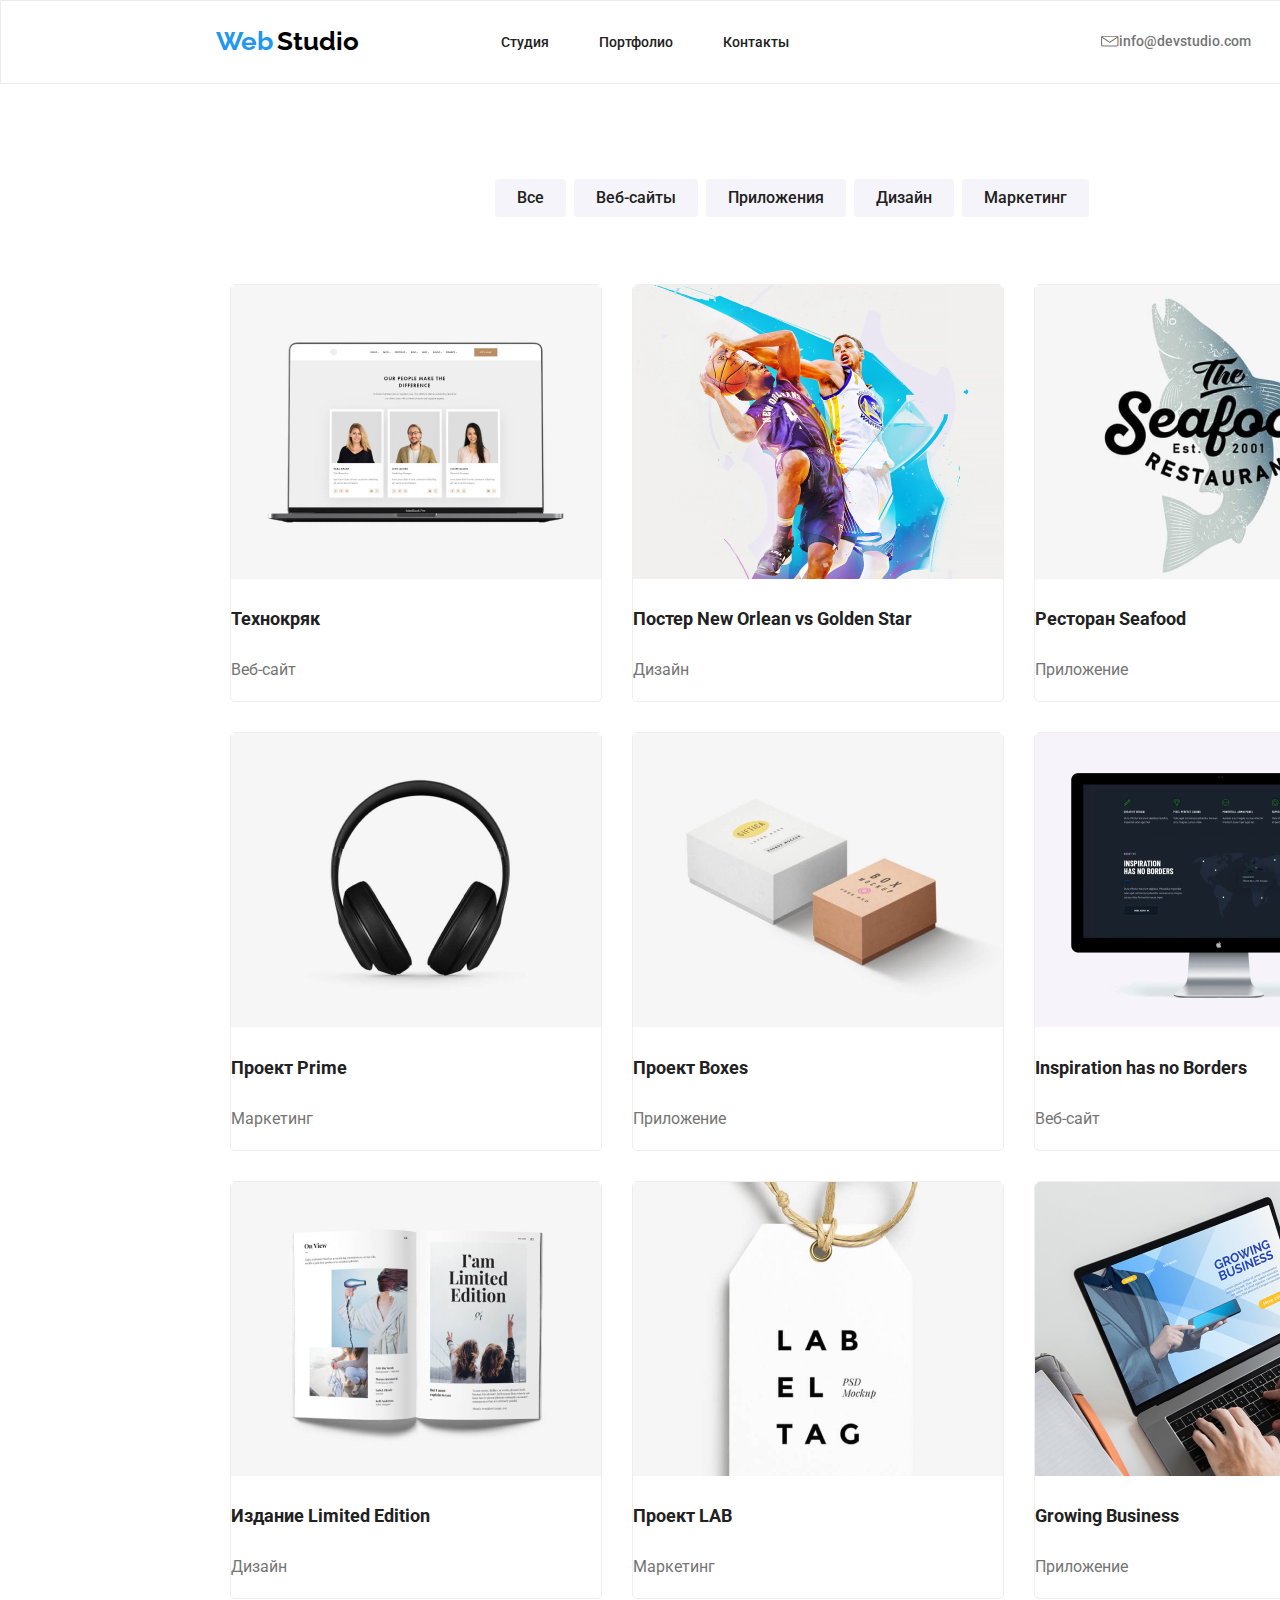
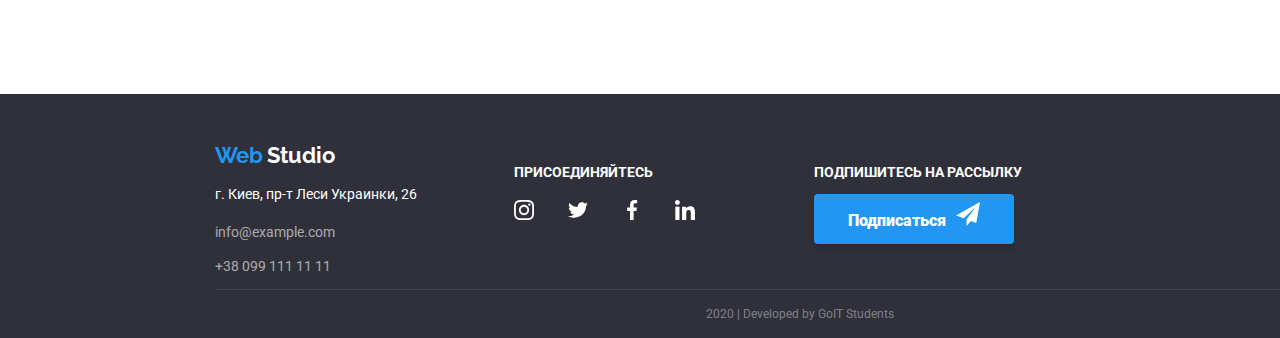
==== portfolio.html @ fc137736 "h/w 3" ====
<!DOCTYPE html>
<html lang="en">
  <head>
    <meta charset="UTF-8" />
    <meta name="viewport" content="width=device-width, initial-scale=1.0" />
    <title>Portfolio</title>
    <link
      rel="stylesheet"
      href="https://fonts.googleapis.com/css2?family=Raleway:wght@700&family=Roboto:wght@400;500;700;900&display=swap"
    />
    <link rel="stylesheet" href="css/normalize.css" />
    <link rel="stylesheet" href="css/portfolio.css" />
  </head>
  <body>
    <header>
      <div class="logo">
        <a class="logo-item" href="/"
          ><span class="color-web">Web</span>
          <span class="color-studio">Studio</span></a
        >
      </div>
      <section>
        <nav>
          <div class="nav-container">
            <div class="nav-container-item">
              <ul class="nav-list">
                <li class="nav-item"><a href="index.html">Студия</a></li>
                <li class="nav-item">
                  <a href="portfolio.html">Портфолио</a>
                </li>
                <li class="nav-item"><a href="#">Контакты</a></li>
              </ul>
            </div>
            <div class="adress-item-container">
              <ul class="adress-list">
                <li class="adress-item">
                  <img src="images/envelope.svg" alt="ticket" />
                  <a class="number-site" href="mailto:info@devstudio.com"
                    >info@devstudio.com</a
                  >
                </li>
                <li class="adress-item">
                  <img src="images/smartphone.svg" alt="telephone" />
                  <a class="number-site" href="tel:+380961111111"
                    >+38 096 111 11 11</a
                  >
                </li>
              </ul>
            </div>
          </div>
        </nav>
      </section>
    </header>
    <main>
      <div class="navigation-container">
        <section>
          <ul class="navigtion-list">
            <li class="navigation-item item-position"><a href="">Все</a></li>
            <li class="navigation-item item-position">
              <a href="">Веб-сайты</a>
            </li>
            <li class="navigation-item item-position">
              <a href="">Приложения</a>
            </li>
            <li class="navigation-item item-position"><a href="">Дизайн</a></li>
            <li class="navigation-item item-position">
              <a href="">Маркетинг</a>
            </li>
          </ul>
        </section>
      </div>
      <div class="main-item-container">
        <ul class="main-list">
          <li class="main-item">
            <img src="images/tehno.jpg" alt="" />
            <p class="top-signature">Технокряк</p>
            <p class="bot-signature">Веб-сайт</p>
          </li>
          <li class="main-item">
            <img src="images/basketball.jpg" alt="" />
            <p class="top-signature">Постер New Orlean vs Golden Star</p>
            <p class="bot-signature">Дизайн</p>
          </li>
          <li class="main-item">
            <img src="images/restaurant.jpg" alt="" />
            <p class="top-signature">Ресторан Seafood</p>
            <p class="bot-signature">Приложение</p>
          </li>
          <li class="main-item">
            <img src="images/market.jpg" alt="" />
            <p class="top-signature">Проект Prime</p>
            <p class="bot-signature">Маркетинг</p>
          </li>
          <li class="main-item">
            <img src="images/attachment.jpg" alt="" />
            <p class="top-signature">Проект Boxes</p>
            <p class="bot-signature">Приложение</p>
          </li>
          <li class="main-item">
            <img src="images/web.jpg" alt="" />
            <p class="top-signature">Inspiration has no Borders</p>
            <p class="bot-signature">Веб-сайт</p>
          </li>
          <li class="main-item">
            <img src="images/design.jpg" alt="" />
            <p class="top-signature">Издание Limited Edition</p>
            <p class="bot-signature">Дизайн</p>
          </li>
          <li class="main-item">
            <img src="images/lab.jpg" alt="" />
            <p class="top-signature">Проект LAB</p>
            <p class="bot-signature">Маркетинг</p>
          </li>
          <li class="main-item">
            <img src="images/image.jpg" alt="" />
            <p class="top-signature">Growing Business</p>
            <p class="bot-signature">Приложение</p>
          </li>
        </ul>
      </div>
      <div class="adress-container">
        <section class="adress">
          <div class="logo-adress-bot-container">
            <a class="logo-item" href="/"
              ><span class="color-web-bot">Web</span>
              <span class="color-studio-white">Studio</span></a
            >
            <address>
              <ul class="adress-list-bottom">
                <li class="adress-item-bottom">
                  <p>г. Киев, пр-т Леси Украинки, 26</p>
                </li>
                <li class="adress-item-bottom">
                  <a class="adress-site-number" href="#">info@example.com</a>
                </li>
                <li class="adress-item-bottom">
                  <a class="adress-site-number" href="tel:+"
                    >+38 099 111 11 11</a
                  >
                </li>
              </ul>
            </address>
          </div>
          <div class="social-network-container">
            <section class="social-network">
              <p>присоединяйтесь</p>
              <ul class="social-network-list-studio">
                <li class="social-item-bottom right-line">
                  <a href="">
                    <img src="images/instagram_2.svg" alt="instagram logo" />
                  </a>
                </li>
                <li class="social-item-bottom right-line">
                  <a href=""
                    ><img src="images/twitter_2.svg" alt="twiter logo"
                  /></a>
                </li>
                <li class="social-item-bottom right-line">
                  <a href="">
                    <img src="images/facebook_2.svg" alt="facebook logo" />
                  </a>
                </li>
                <li class="social-item-bottom right-line">
                  <a href=""><img src="images/linkedin_2.svg" alt="" /></a>
                </li>
              </ul>
            </section>
          </div>
          <div class="mailing-container">
            <section class="mailing">
              <p>Подпишитесь на рассылку</p>
              <div class="mailing-site">
                <a href=""
                  >Подписаться<img src="images/icon_send.svg" alt="icon send"
                /></a>
              </div>
            </section>
          </div>
        </section>
      </div>
    </main>
    <footer>
      <p>2020 | Developed by GoIT Students</p>
    </footer>
  </body>
</html>
---- css/portfolio.css ----
:root {
  --footer-color: #2f303a;
  --title-mailing: #2196f3;
}
body {
  width: 1600px;
}
header {
  display: flex;
  border: 1px solid #ececec;
}
ul {
  margin: 0;
  padding: 0;
}
li {
  list-style-type: none;
}
.logo {
  width: 200px;
  height: 30px;
  margin: 25px 0 0 215px;
}
.logo-item {
  text-decoration: none;
}
.nav-container {
  display: flex;
}
.nav-container-item {
  width: 295px;
  height: 50px;
  margin: 32px 0 0 85px;
}
.nav-list {
  display: flex;
}
.nav-item:not(:last-child) {
  margin-right: 50px;
}
.adress-item-container {
  margin: 32px 0 0 305px;
}
.adress-list {
  display: flex;
}
.adress-item {
  display: flex;
  justify-content: center;
}
.adress-item:not(:last-child) {
  margin-right: 30px;
}
.color-web {
  font-family: "Raleway";
  font-style: normal;
  font-weight: bold;
  font-size: 26px;
  line-height: 31px;
  color: var(--title-mailing);
}
.color-studio {
  font-family: "Raleway";
  font-style: normal;
  font-weight: bold;
  font-size: 26px;
  line-height: 31px;
  color: #000000;
}
nav a {
  font-family: "roboto";
  text-decoration: none;
  font-style: normal;
  font-weight: 500;
  font-size: 14px;
  line-height: 16px;
  color: #212121;
}
.number-site {
  color: #757575;
}
.navigation-container {
  width: 610px;
  height: 55px;
  margin: 95px 495px 0 495px;
}
.navigtion-list {
  display: flex;
}
.navigation-item {
  background-color: #f5f4fa;
  border-radius: 4px;
  padding: 6px 22px 6px 22px;
}
.item-position:not(:last-child) {
  margin-right: 8px;
}
.main-item-container {
  width: 1200px;
  margin: 50px 215px 0 215px;
  padding-left: 15px;
  padding-right: 15px;
}
.main-list {
  display: flex;
  flex-wrap: wrap;
}
.main-item {
  width: 370px;
  border: 1px solid #eeeeee;
  border-radius: 5px;
  margin: 0 30px 0 0;
}
.main-item:nth-child(3n) {
  margin-right: 0;
}
.main-item:nth-child(n + 4) {
  margin-top: 30px;
}
.navigation-container a {
  font-family: "roboto";
  text-decoration: none;
  font-style: normal;
  font-weight: 500;
  font-size: 16px;
  line-height: 26px;
  color: #212121;
}
.top-signature {
  font-family: "roboto";
  font-style: normal;
  font-weight: 700;
  font-size: 18px;
  line-height: 36px;
  color: #212121;
}
.bot-signature {
  font-family: "roboto";
  font-style: normal;
  font-weight: normal;
  font-size: 16px;
  line-height: 30px;
  color: #757575;
}
.adress-container {
  width: 1600px;
  background-color: var(--footer-color);
  margin-top: 95px;
}
footer {
  background-color: var(--footer-color);
  display: flex;
  justify-content: center;
  align-items: center;
}
footer p {
  font-family: "roboto";
  font-style: normal;
  font-weight: 400;
  font-size: 12px;
  line-height: 24px;
  color: rgba(255, 255, 255, 0.4);
}
.adress-container {
  width: 1600px;
  background-color: var(--footer-color);
}
.adress {
  background-color: var(--footer-color);
  width: 1170px;
  height: 195px;
  display: flex;
  margin: 0 215px 0 215px;
  border-bottom: 1px solid rgba(255, 255, 255, 0.1);
}
.logo-adress-bot-container {
  margin-top: 48px;
}
.adress-list-bottom {
  width: 230px;
  height: 80px;
  flex-direction: column;
  justify-content: center;
  margin-top: 10px;
}
.adress-item-bottom:not(:first-child) {
  margin-top: 10px;
}
.social-network-container {
  width: 205px;
  height: 80px;
  margin: 56px 0 0 69px;
}
.social-network-list-studio {
  display: flex;
  margin-top: 20px;
}
.social-item-bottom {
  width: 44px;
  height: 44px;
  justify-content: center;
}
.right-line:not(:last-child) {
  margin-right: 10px;
}

.color-web-bot {
  font-family: "Raleway";
  font-style: normal;
  font-weight: bold;
  font-size: 22px;
  line-height: 26px;
  color: var(--title-mailing);
}
.mailing-site {
  width: 200px;
  height: 50px;
  box-shadow: 0px 4px 4px rgba(0, 0, 0, 0.15);
  background-color: var(--title-mailing);
  border-radius: 4px;
  display: flex;
  justify-content: center;
  align-items: center;
}
.mailing-container {
  width: 570px;
  height: 87px;
  display: flex;
  margin: 56px 0 0 95px;
}
.mailing-site img {
  margin-left: 10px;
}

.color-studio-white {
  font-family: "Raleway";
  font-style: normal;
  font-weight: bold;
  font-size: 22px;
  line-height: 26px;
  color: #ffffff;
}
address p {
  font-family: "roboto";
  font-style: normal;
  font-weight: normal;
  font-size: 14px;
  line-height: 24px;
  color: #ffffff;
}
address a {
  font-family: "roboto";
  text-decoration: none;
  font-style: normal;
  font-weight: normal;
  font-size: 14px;
  line-height: 24px;
  color: rgba(255, 255, 255, 0.6);
}
.social-network p {
  font-family: "roboto";
  font-style: normal;
  font-weight: bold;
  font-size: 14px;
  line-height: 16px;
  text-transform: uppercase;
  color: #ffffff;
}
.mailing p {
  font-family: "roboto";
  font-style: normal;
  font-weight: 700;
  font-size: 14px;
  line-height: 16px;
  text-transform: uppercase;
  color: #ffffff;
}
.mailing a {
  font-family: "roboto";
  text-decoration: none;
  background-color: var(--title-mailing);
  color: #ffffff;
  font-style: 400;
  font-weight: 900;
  font-size: 16px;
  line-height: 30px;
}
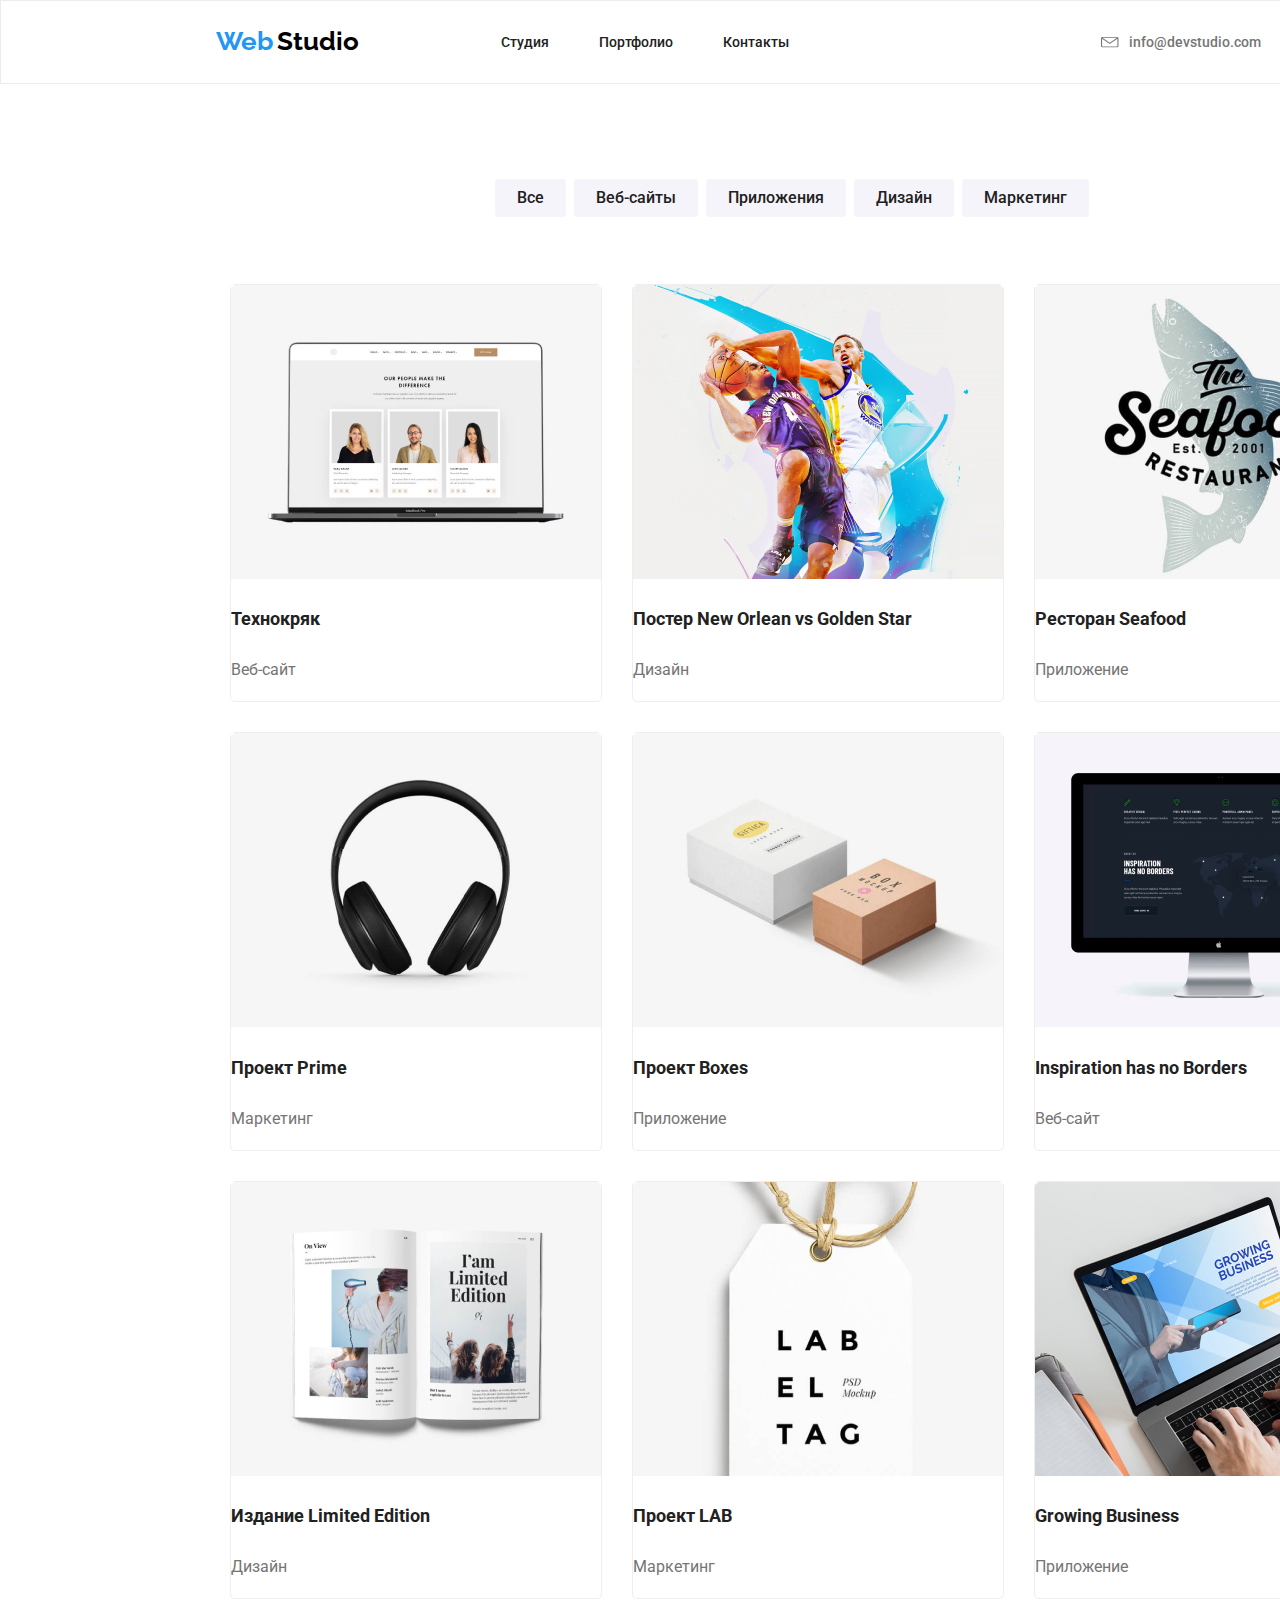
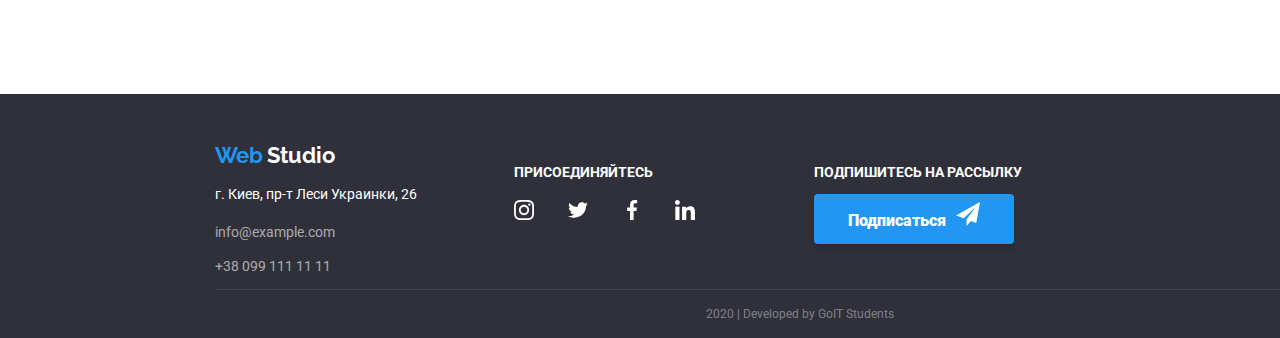
==== commit cae7a252: "h/w 3.3" ====
--- a/portfolio.html
+++ b/portfolio.html
@@ -35,15 +35,19 @@
               <ul class="adress-list">
                 <li class="adress-item">
                   <img src="images/envelope.svg" alt="ticket" />
-                  <a class="number-site" href="mailto:info@devstudio.com"
-                    >info@devstudio.com</a
-                  >
+                  <div class="number-site-container">
+                    <a class="number-site" href="mailto:info@devstudio.com"
+                      >info@devstudio.com</a
+                    >
+                  </div>
                 </li>
                 <li class="adress-item">
                   <img src="images/smartphone.svg" alt="telephone" />
-                  <a class="number-site" href="tel:+380961111111"
-                    >+38 096 111 11 11</a
-                  >
+                  <div class="number-site-container">
+                    <a class="number-site" href="tel:+380961111111"
+                      >+38 096 111 11 11</a
+                    >
+                  </div>
                 </li>
               </ul>
             </div>
--- a/css/portfolio.css
+++ b/css/portfolio.css
@@ -75,6 +75,9 @@
   font-size: 14px;
   line-height: 16px;
   color: #212121;
+}
+.number-site-container {
+  margin-left: 10px;
 }
 .number-site {
   color: #757575;
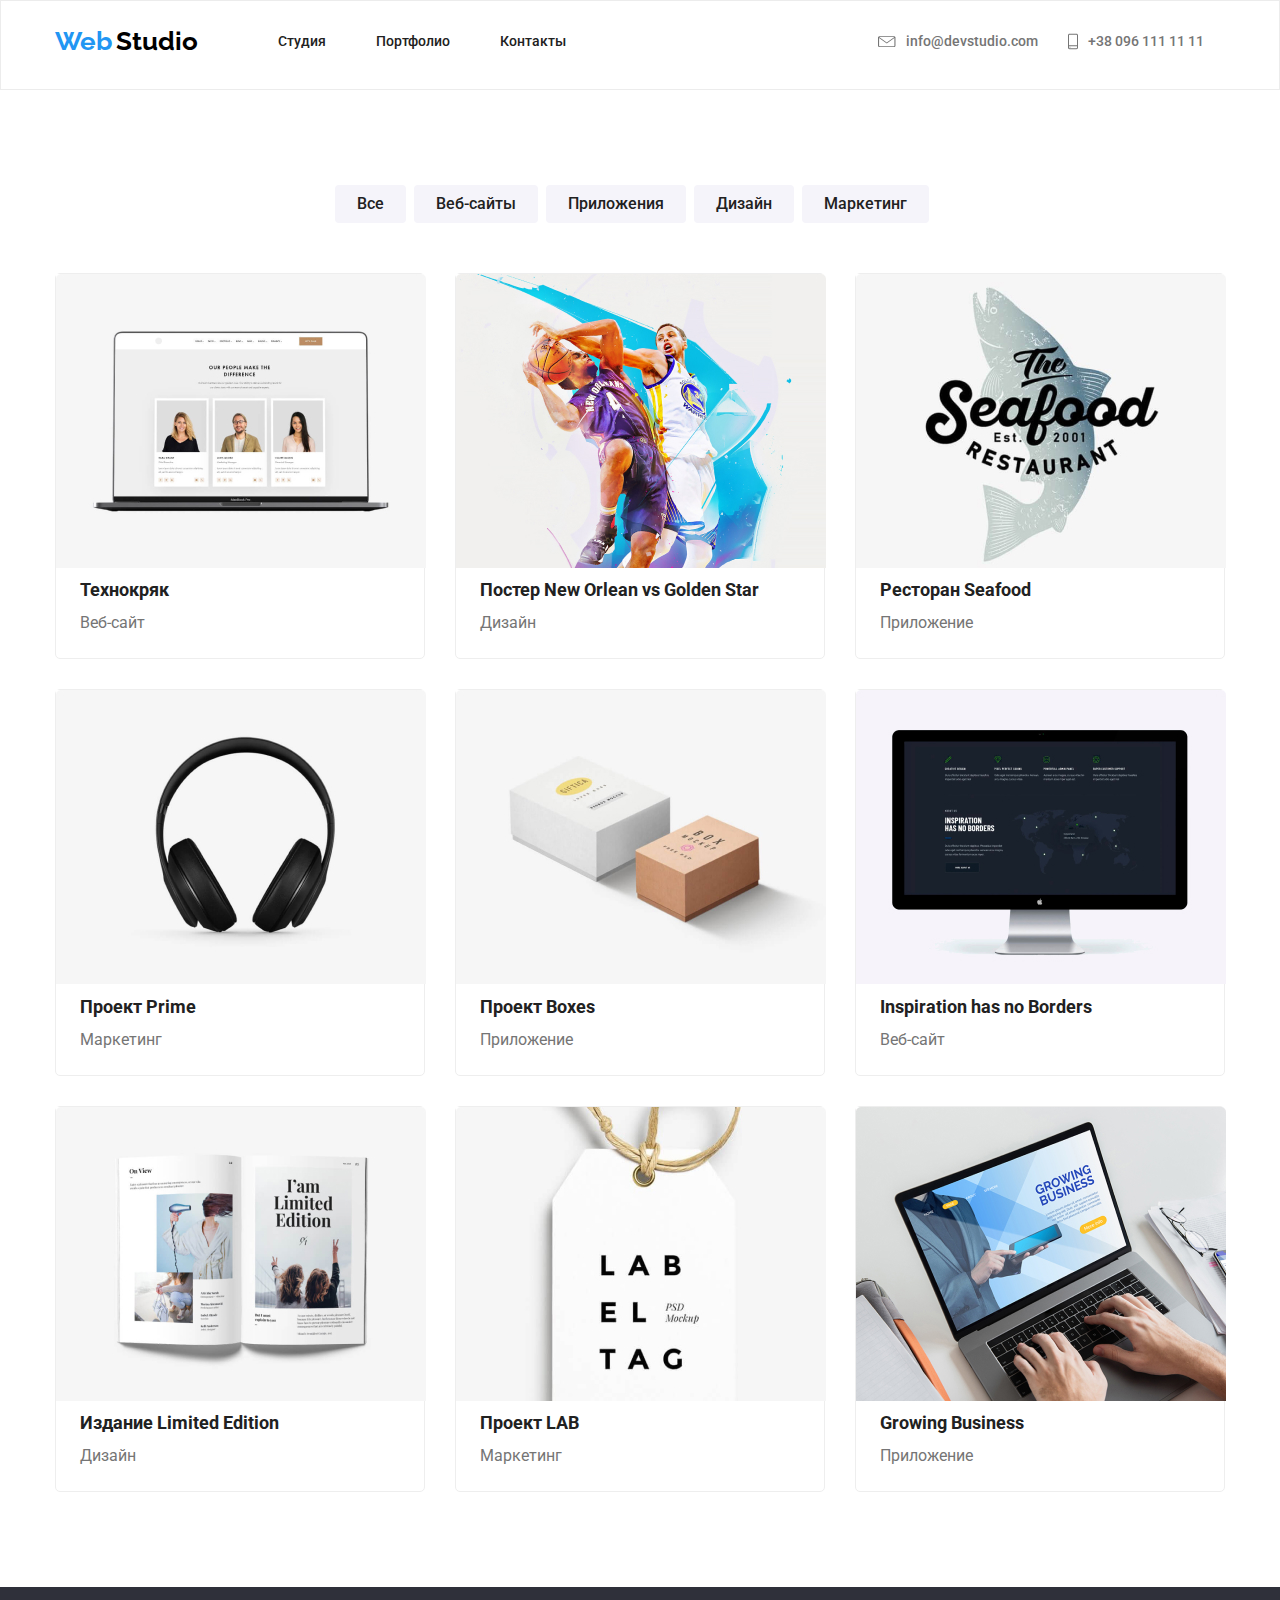
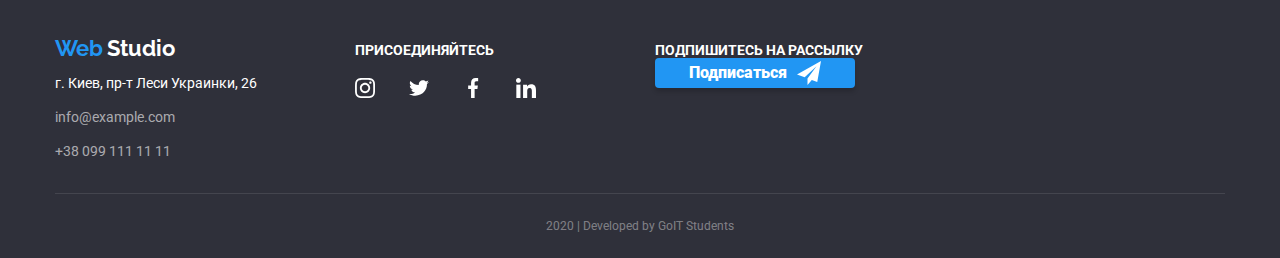
==== commit 33cf632d: "H/w 3/2/1" ====
--- a/portfolio.html
+++ b/portfolio.html
@@ -13,51 +13,55 @@
   </head>
   <body>
     <header>
-      <div class="logo">
-        <a class="logo-item" href="/"
-          ><span class="color-web">Web</span>
-          <span class="color-studio">Studio</span></a
-        >
+      <div class="header-container">
+        <section class="header-section">
+          <div class="section-nav-container">
+            <div class="logo-container">
+              <a class="logo-item" href="/"
+                ><span class="color-web">Web</span>
+                <span class="color-studio">Studio</span></a
+              >
+            </div>
+            <nav>
+              <div class="nav-container">
+                <div class="nav-container-item">
+                  <ul class="nav-list">
+                    <li class="nav-item"><a href="index.html">Студия</a></li>
+                    <li class="nav-item">
+                      <a href="portfolio.html">Портфолио</a>
+                    </li>
+                    <li class="nav-item"><a href="#">Контакты</a></li>
+                  </ul>
+                </div>
+                <div class="adress-item-container">
+                  <ul class="adress-list">
+                    <li class="adress-item">
+                      <img src="images/envelope.svg" alt="ticket" />
+                      <div class="number-site-container">
+                        <a class="number-site" href="mailto:info@devstudio.com"
+                          >info@devstudio.com</a
+                        >
+                      </div>
+                    </li>
+                    <li class="adress-item">
+                      <img src="images/smartphone.svg" alt="telephone" />
+                      <div class="number-site-container">
+                        <a class="number-site" href="tel:+380961111111"
+                          >+38 096 111 11 11</a
+                        >
+                      </div>
+                    </li>
+                  </ul>
+                </div>
+              </div>
+            </nav>
+          </div>
+        </section>
       </div>
-      <section>
-        <nav>
-          <div class="nav-container">
-            <div class="nav-container-item">
-              <ul class="nav-list">
-                <li class="nav-item"><a href="index.html">Студия</a></li>
-                <li class="nav-item">
-                  <a href="portfolio.html">Портфолио</a>
-                </li>
-                <li class="nav-item"><a href="#">Контакты</a></li>
-              </ul>
-            </div>
-            <div class="adress-item-container">
-              <ul class="adress-list">
-                <li class="adress-item">
-                  <img src="images/envelope.svg" alt="ticket" />
-                  <div class="number-site-container">
-                    <a class="number-site" href="mailto:info@devstudio.com"
-                      >info@devstudio.com</a
-                    >
-                  </div>
-                </li>
-                <li class="adress-item">
-                  <img src="images/smartphone.svg" alt="telephone" />
-                  <div class="number-site-container">
-                    <a class="number-site" href="tel:+380961111111"
-                      >+38 096 111 11 11</a
-                    >
-                  </div>
-                </li>
-              </ul>
-            </div>
-          </div>
-        </nav>
-      </section>
     </header>
     <main>
-      <div class="navigation-container">
-        <section>
+      <section class="navigation-section">
+        <div class="navigation-container">
           <ul class="navigtion-list">
             <li class="navigation-item item-position"><a href="">Все</a></li>
             <li class="navigation-item item-position">
@@ -71,54 +75,72 @@
               <a href="">Маркетинг</a>
             </li>
           </ul>
-        </section>
-      </div>
+        </div>
+      </section>
       <div class="main-item-container">
         <ul class="main-list">
           <li class="main-item">
             <img src="images/tehno.jpg" alt="" />
-            <p class="top-signature">Технокряк</p>
-            <p class="bot-signature">Веб-сайт</p>
+            <div class="signature">
+              <p class="top-signature">Технокряк</p>
+              <p class="bot-signature">Веб-сайт</p>
+            </div>
           </li>
           <li class="main-item">
             <img src="images/basketball.jpg" alt="" />
-            <p class="top-signature">Постер New Orlean vs Golden Star</p>
-            <p class="bot-signature">Дизайн</p>
+            <div class="signature">
+              <p class="top-signature">Постер New Orlean vs Golden Star</p>
+              <p class="bot-signature">Дизайн</p>
+            </div>
           </li>
           <li class="main-item">
             <img src="images/restaurant.jpg" alt="" />
-            <p class="top-signature">Ресторан Seafood</p>
-            <p class="bot-signature">Приложение</p>
+            <div class="signature">
+              <p class="top-signature">Ресторан Seafood</p>
+              <p class="bot-signature">Приложение</p>
+            </div>
           </li>
           <li class="main-item">
             <img src="images/market.jpg" alt="" />
-            <p class="top-signature">Проект Prime</p>
-            <p class="bot-signature">Маркетинг</p>
+            <div class="signature">
+              <p class="top-signature">Проект Prime</p>
+              <p class="bot-signature">Маркетинг</p>
+            </div>
           </li>
           <li class="main-item">
             <img src="images/attachment.jpg" alt="" />
-            <p class="top-signature">Проект Boxes</p>
-            <p class="bot-signature">Приложение</p>
+            <div class="signature">
+              <p class="top-signature">Проект Boxes</p>
+              <p class="bot-signature">Приложение</p>
+            </div>
           </li>
           <li class="main-item">
             <img src="images/web.jpg" alt="" />
-            <p class="top-signature">Inspiration has no Borders</p>
-            <p class="bot-signature">Веб-сайт</p>
+            <div class="signature">
+              <p class="top-signature">Inspiration has no Borders</p>
+              <p class="bot-signature">Веб-сайт</p>
+            </div>
           </li>
           <li class="main-item">
             <img src="images/design.jpg" alt="" />
-            <p class="top-signature">Издание Limited Edition</p>
-            <p class="bot-signature">Дизайн</p>
+            <div class="signature">
+              <p class="top-signature">Издание Limited Edition</p>
+              <p class="bot-signature">Дизайн</p>
+            </div>
           </li>
           <li class="main-item">
             <img src="images/lab.jpg" alt="" />
-            <p class="top-signature">Проект LAB</p>
-            <p class="bot-signature">Маркетинг</p>
+            <div class="signature">
+              <p class="top-signature">Проект LAB</p>
+              <p class="bot-signature">Маркетинг</p>
+            </div>
           </li>
           <li class="main-item">
             <img src="images/image.jpg" alt="" />
-            <p class="top-signature">Growing Business</p>
-            <p class="bot-signature">Приложение</p>
+            <div class="signature">
+              <p class="top-signature">Growing Business</p>
+              <p class="bot-signature">Приложение</p>
+            </div>
           </li>
         </ul>
       </div>
@@ -174,9 +196,7 @@
             <section class="mailing">
               <p>Подпишитесь на рассылку</p>
               <div class="mailing-site">
-                <a href=""
-                  >Подписаться<img src="images/icon_send.svg" alt="icon send"
-                /></a>
+                <a class="send-mail" href="">Подписаться</a>
               </div>
             </section>
           </div>
--- a/css/portfolio.css
+++ b/css/portfolio.css
@@ -1,25 +1,29 @@
+* {
+  margin: 0;
+  padding: 0;
+  box-sizing: border-box;
+}
+
 :root {
   --footer-color: #2f303a;
   --title-mailing: #2196f3;
 }
-body {
-  width: 1600px;
-}
-header {
-  display: flex;
-  border: 1px solid #ececec;
-}
-ul {
-  margin: 0;
-  padding: 0;
-}
 li {
   list-style-type: none;
 }
-.logo {
-  width: 200px;
-  height: 30px;
-  margin: 25px 0 0 215px;
+.header-container {
+  width: 100%;
+  border: 1px solid #ececec;
+}
+.header-section {
+  padding-top: 25px;
+  padding-bottom: 32px;
+}
+.section-nav-container {
+  width: 1170px;
+  margin: auto;
+  display: flex;
+  align-items: center;
 }
 .logo-item {
   text-decoration: none;
@@ -29,8 +33,7 @@
 }
 .nav-container-item {
   width: 295px;
-  height: 50px;
-  margin: 32px 0 0 85px;
+  margin-left: 80px;
 }
 .nav-list {
   display: flex;
@@ -38,11 +41,9 @@
 .nav-item:not(:last-child) {
   margin-right: 50px;
 }
-.adress-item-container {
-  margin: 32px 0 0 305px;
-}
 .adress-list {
   display: flex;
+  margin-left: 305px;
 }
 .adress-item {
   display: flex;
@@ -82,10 +83,12 @@
 .number-site {
   color: #757575;
 }
+.navigation-section {
+  padding-top: 95px;
+}
 .navigation-container {
   width: 610px;
-  height: 55px;
-  margin: 95px 495px 0 495px;
+  margin: auto;
 }
 .navigtion-list {
   display: flex;
@@ -94,25 +97,32 @@
   background-color: #f5f4fa;
   border-radius: 4px;
   padding: 6px 22px 6px 22px;
+  margin-bottom: 50px;
 }
 .item-position:not(:last-child) {
   margin-right: 8px;
 }
 .main-item-container {
   width: 1200px;
-  margin: 50px 215px 0 215px;
+  margin: auto;
   padding-left: 15px;
   padding-right: 15px;
 }
 .main-list {
   display: flex;
   flex-wrap: wrap;
+  margin-bottom: 95px;
 }
 .main-item {
   width: 370px;
   border: 1px solid #eeeeee;
   border-radius: 5px;
-  margin: 0 30px 0 0;
+  margin-right: 30px;
+}
+.signature {
+  width: 320px;
+  margin: auto;
+  margin-bottom: 20px;
 }
 .main-item:nth-child(3n) {
   margin-right: 0;
@@ -146,15 +156,15 @@
   color: #757575;
 }
 .adress-container {
-  width: 1600px;
+  width: 100%;
   background-color: var(--footer-color);
-  margin-top: 95px;
 }
 footer {
   background-color: var(--footer-color);
   display: flex;
   justify-content: center;
-  align-items: center;
+  padding-top: 20px;
+  padding-bottom: 20px;
 }
 footer p {
   font-family: "roboto";
@@ -165,23 +175,22 @@
   color: rgba(255, 255, 255, 0.4);
 }
 .adress-container {
-  width: 1600px;
+  width: 100%;
   background-color: var(--footer-color);
 }
 .adress {
   background-color: var(--footer-color);
   width: 1170px;
-  height: 195px;
-  display: flex;
-  margin: 0 215px 0 215px;
+  display: flex;
+  margin: auto;
   border-bottom: 1px solid rgba(255, 255, 255, 0.1);
+  padding-bottom: 30px;
 }
 .logo-adress-bot-container {
   margin-top: 48px;
 }
 .adress-list-bottom {
   width: 230px;
-  height: 80px;
   flex-direction: column;
   justify-content: center;
   margin-top: 10px;
@@ -191,8 +200,7 @@
 }
 .social-network-container {
   width: 205px;
-  height: 80px;
-  margin: 56px 0 0 69px;
+  margin: 55px 0 0 70px;
 }
 .social-network-list-studio {
   display: flex;
@@ -217,7 +225,6 @@
 }
 .mailing-site {
   width: 200px;
-  height: 50px;
   box-shadow: 0px 4px 4px rgba(0, 0, 0, 0.15);
   background-color: var(--title-mailing);
   border-radius: 4px;
@@ -227,11 +234,15 @@
 }
 .mailing-container {
   width: 570px;
-  height: 87px;
-  display: flex;
-  margin: 56px 0 0 95px;
-}
-.mailing-site img {
+  display: flex;
+  margin: 55px 0 0 95px;
+}
+.mailing-site::after {
+  width: 24px;
+  height: 24px;
+  background-image: url(../images/icon_send.svg);
+  background-size: contain;
+  content: "";
   margin-left: 10px;
 }
 
@@ -278,7 +289,7 @@
   text-transform: uppercase;
   color: #ffffff;
 }
-.mailing a {
+.send-mail {
   font-family: "roboto";
   text-decoration: none;
   background-color: var(--title-mailing);
